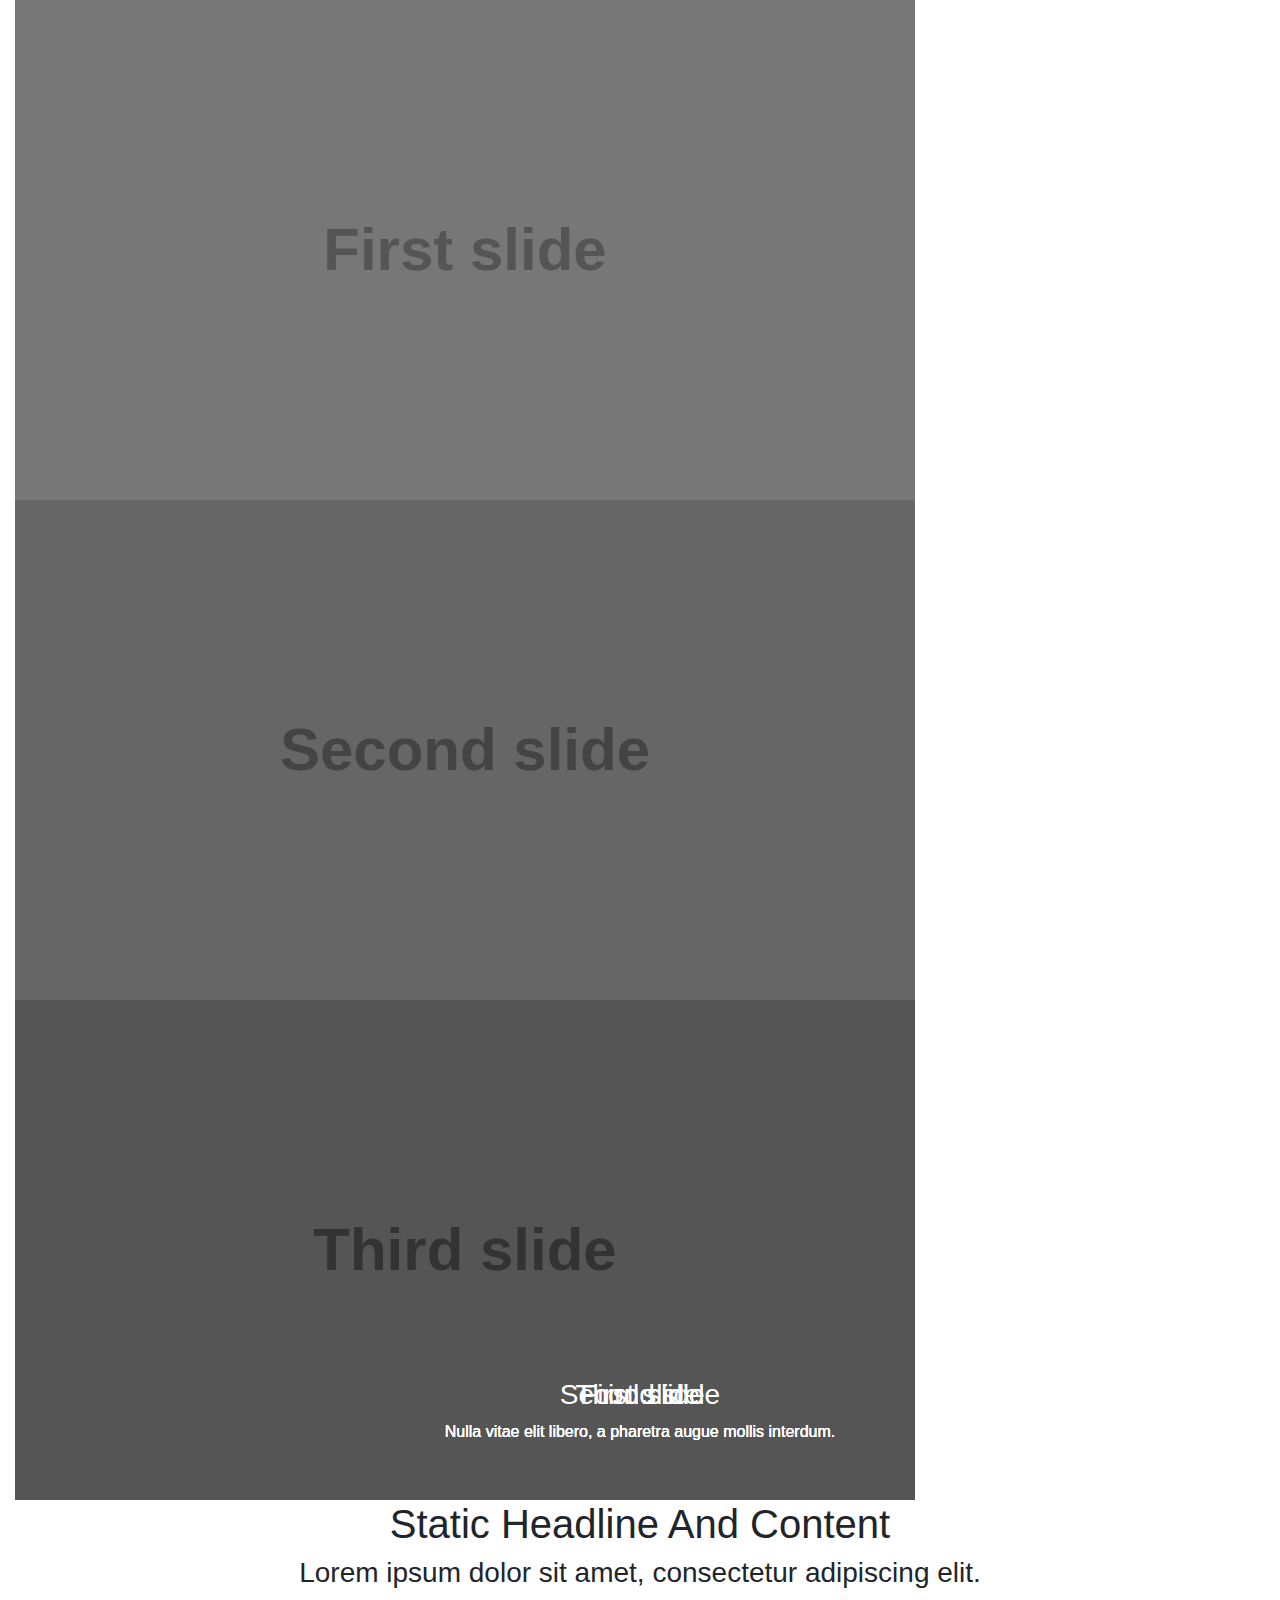
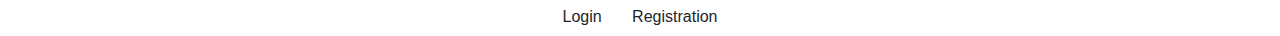
==== landing.html @ f9eb36bd "Primer Commit" ====
<!doctype html>
<html lang="es">

<head>
    <!-- Global site tag (gtag.js) - Google Analytics -->
    <script async src="https://www.googletagmanager.com/gtag/js?id=UA-157819619-1"></script>
    <script>
        window.dataLayer = window.dataLayer || [];

        function gtag() {
            dataLayer.push(arguments);
        }
        gtag('js', new Date());

        gtag('config', 'UA-157819619-1');
    </script>
    <!-- Required meta tags -->
    <meta charset="utf-8">
    <meta name="viewport" content="width=device-width, initial-scale=1, shrink-to-fit=no">
    <meta name="description" content="sitio de prueba clase desarrollo web uninorte">
    <meta name="keywords" content="HTML, CSS, JAVASCRIPT, CLASE WEB, UNINORTE, uninorte, clase web, imagenes SVG">
    <meta name="robots" content="INDEX,FOLLOW">

    <!-- Bootstrap CSS -->
    <link rel="stylesheet" href="https://stackpath.bootstrapcdn.com/bootstrap/4.4.1/css/bootstrap.min.css" integrity="sha384-Vkoo8x4CGsO3+Hhxv8T/Q5PaXtkKtu6ug5TOeNV6gBiFeWPGFN9MuhOf23Q9Ifjh" crossorigin="anonymous">
    <link rel="stylesheet" href="asset/css/style.css">
    <title>Clase desarrollo web</title>

</head>

<body>
    <div id="contanier" class="container-fluid">
        <div id="themeSlider" class="carousel slide" data-ride="carousel">
            <ol class="carousel-indicators">
                <li data-target="#themeSlider" data-slide-to="0" class="active"></li>
                <li data-target="#themeSlider" data-slide-to="1"></li>
                <li data-target="#themeSlider" data-slide-to="2"></li>
            </ol>

            <div class="carousel-inner">
                <div class="item active">
                    <div class="imgOverlay"></div>
                    <img src="[data-uri]"
                        alt="First slide">
                    <div class="carousel-caption">
                        <h3>First slide</h3>
                        <p>Nulla vitae elit libero, a pharetra augue mollis interdum.</p>
                    </div>
                </div>
                <div class="item">
                    <div class="imgOverlay"></div>
                    <img src="[data-uri]"
                        alt="Second slide">
                    <div class="carousel-caption">
                        <h3>Second slide</h3>
                        <p>Nulla vitae elit libero, a pharetra augue mollis interdum.</p>
                    </div>
                </div>
                <div class="item">
                    <div class="imgOverlay"></div>
                    <img src="[data-uri]"
                        alt="Third slide">
                    <div class="carousel-caption">
                        <h3>Third slide</h3>
                        <p>Nulla vitae elit libero, a pharetra augue mollis interdum.</p>
                    </div>
                </div>
            </div>

            <a class="left carousel-control" href="#themeSlider" data-slide="prev">
                <span class="fa fa-chevron-left"></span>
            </a>
            <a class="right carousel-control" href="#themeSlider" data-slide="next">
                <span class="fa fa-chevron-right"></span>
            </a>

            <div class="main-text hidden-xs hidden-sm">
                <div class="col-md-12 text-center">
                    <h1>Static Headline And Content</h1>
                    <h3>Lorem ipsum dolor sit amet, consectetur adipiscing elit.</h3>
                    <div class="clearfix"></div>
                    <div class="carousel-btns">
                        <a class="btn btn-md btn-default" href="">Login</a>
                        <a class="btn btn-md btn-default" href="">Registration</a>
                    </div>
                </div>
            </div>
        </div>
    </div>
    <!-- Optional JavaScript -->
    <!-- jQuery first, then Popper.js, then Bootstrap JS -->
    <script src="https://code.jquery.com/jquery-3.4.1.slim.min.js" integrity="sha384-J6qa4849blE2+poT4WnyKhv5vZF5SrPo0iEjwBvKU7imGFAV0wwj1yYfoRSJoZ+n" crossorigin="anonymous"></script>
    <script src="https://cdn.jsdelivr.net/npm/popper.js@1.16.0/dist/umd/popper.min.js" integrity="sha384-Q6E9RHvbIyZFJoft+2mJbHaEWldlvI9IOYy5n3zV9zzTtmI3UksdQRVvoxMfooAo" crossorigin="anonymous"></script>
    <script src="https://stackpath.bootstrapcdn.com/bootstrap/4.4.1/js/bootstrap.min.js" integrity="sha384-wfSDF2E50Y2D1uUdj0O3uMBJnjuUD4Ih7YwaYd1iqfktj0Uod8GCExl3Og8ifwB6" crossorigin="anonymous"></script>
</body>
<!-- The core Firebase JS SDK is always required and must be listed first -->
<script src="/__/firebase/7.8.0/firebase-app.js"></script>

<!-- TODO: Add SDKs for Firebase products that you want to use
     https://firebase.google.com/docs/web/setup#available-libraries -->
<script src="/__/firebase/7.8.0/firebase-analytics.js"></script>

<!-- Initialize Firebase -->
<script src="/__/firebase/init.js"></script>

</html>
---- asset/css/style.css ----
html,
body,
#contanier,
#subcontainer {
    height: 100%;
}

#left-section,
#right-section {
    box-sizing: border-box;
    height: 100%;
}

#left-section {
    background: #fff url("../image/travel_africa_background.svg");
    background-position: center;
    background-repeat: no-repeat;
    background-size: cover;
}

#content-left-section {
    box-sizing: border-box;
}

#logo {
    margin-left: 50px;
    margin-top: 20px;
}

#main_tittle {
    position: absolute;
    bottom: 50px;
    width: 450px;
    left: 50px;
}

#main_tittle h1 {
    font-size: 80px;
    color: #fff;
    text-transform: capitalize;
}

#right-section a {
    text-decoration: none;
    color: #A4A4A4;
}

#content-right-section {
    width: 80%;
    margin: 0 auto;
    position: relative;
    height: 90%;
}

#mainMenu ul {
    margin-top: 20px;
    padding-left: 0;
}

#mainMenu ul li {
    display: inline-block;
    padding-right: 30px;
    padding-top: 12px;
}

#mainMenu ul li:last-child {
    position: absolute;
    padding-top: 0;
    right: 0;
}

.no-account {
    font-weight: bold;
}

.signup {
    color: #E33323 !important;
    font-weight: bold;
}

#login-section {
    position: absolute;
    bottom: 50px;
    width: 100%;
}

#login-with-social {}

.margin-bottom-50 {
    margin-bottom: 50px;
}

.ico-social {
    text-decoration: none;
    color: #A4A4A4;
    font-size: 14px;
}

.ico-social:hover {
    color: #A4A4A4;
    text-decoration: none;
}

.ico-social img {
    padding-right: 10px;
}

.ico-facebook::before {
    /* content: url("../image/logo-facebook.svg");
    display: inline;
    position: relative;
    bottom: -8px; */
}

.ls-line-md {
    border-bottom: 1px solid #A4A4A4;
    width: 160px;
}

.ls-or {
    top: 10px;
    text-align: center;
}

input[type="checkbox"] {
    display: none;
}

input[type="checkbox"]+label span {}

.signin {
    background-color: #E33323 !important;
    border-color: #E33323;
    color: #fff;
}

.signin:hover {}
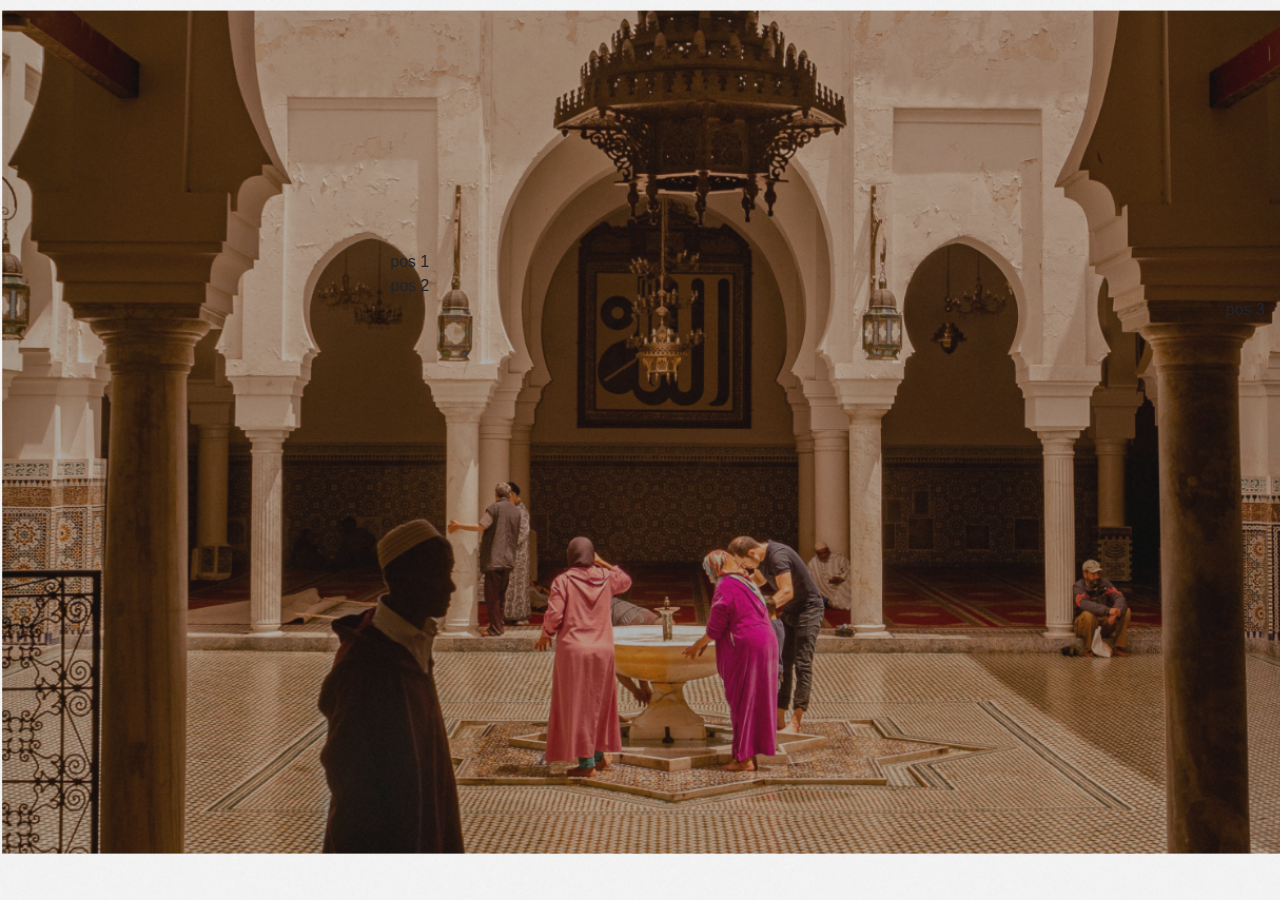
==== commit 02c1d03f: "Actualizacion del codigo" ====
--- a/landing.html
+++ b/landing.html
@@ -29,63 +29,26 @@
 </head>
 
 <body>
-    <div id="contanier" class="container-fluid">
-        <div id="themeSlider" class="carousel slide" data-ride="carousel">
-            <ol class="carousel-indicators">
-                <li data-target="#themeSlider" data-slide-to="0" class="active"></li>
-                <li data-target="#themeSlider" data-slide-to="1"></li>
-                <li data-target="#themeSlider" data-slide-to="2"></li>
-            </ol>
+    <nav>
 
-            <div class="carousel-inner">
-                <div class="item active">
-                    <div class="imgOverlay"></div>
-                    <img src="[data-uri]"
-                        alt="First slide">
-                    <div class="carousel-caption">
-                        <h3>First slide</h3>
-                        <p>Nulla vitae elit libero, a pharetra augue mollis interdum.</p>
-                    </div>
-                </div>
-                <div class="item">
-                    <div class="imgOverlay"></div>
-                    <img src="[data-uri]"
-                        alt="Second slide">
-                    <div class="carousel-caption">
-                        <h3>Second slide</h3>
-                        <p>Nulla vitae elit libero, a pharetra augue mollis interdum.</p>
-                    </div>
-                </div>
-                <div class="item">
-                    <div class="imgOverlay"></div>
-                    <img src="[data-uri]"
-                        alt="Third slide">
-                    <div class="carousel-caption">
-                        <h3>Third slide</h3>
-                        <p>Nulla vitae elit libero, a pharetra augue mollis interdum.</p>
-                    </div>
-                </div>
-            </div>
+    </nav>
+    <div id="contanier" class="container-fluid bg-landing">
+        <section id="info-landing" class="justify-content-center">
+            <article>
+                pos 1
+            </article>
+            <article>
+                pos 2
+            </article>
+            <article class="info-landing-last-child">
+                pos 3
+            </article>
+        </section>
+        <footer>
 
-            <a class="left carousel-control" href="#themeSlider" data-slide="prev">
-                <span class="fa fa-chevron-left"></span>
-            </a>
-            <a class="right carousel-control" href="#themeSlider" data-slide="next">
-                <span class="fa fa-chevron-right"></span>
-            </a>
+        </footer>
 
-            <div class="main-text hidden-xs hidden-sm">
-                <div class="col-md-12 text-center">
-                    <h1>Static Headline And Content</h1>
-                    <h3>Lorem ipsum dolor sit amet, consectetur adipiscing elit.</h3>
-                    <div class="clearfix"></div>
-                    <div class="carousel-btns">
-                        <a class="btn btn-md btn-default" href="">Login</a>
-                        <a class="btn btn-md btn-default" href="">Registration</a>
-                    </div>
-                </div>
-            </div>
-        </div>
+
     </div>
     <!-- Optional JavaScript -->
     <!-- jQuery first, then Popper.js, then Bootstrap JS -->
--- a/asset/css/style.css
+++ b/asset/css/style.css
@@ -134,4 +134,25 @@
     color: #fff;
 }
 
-.signin:hover {}+.signin:hover {}
+
+
+/* LANDING PAGE */
+
+.bg-landing {
+    background: url("../image/bg-landing.png");
+    height: 100vh;
+    background-repeat: no-repeat;
+    background-size: cover;
+}
+
+#info-landing {
+    padding-top: 20%;
+    padding-left: 30%;
+    position: relative;
+}
+
+.info-landing-last-child {
+    position: absolute;
+    right: 0;
+}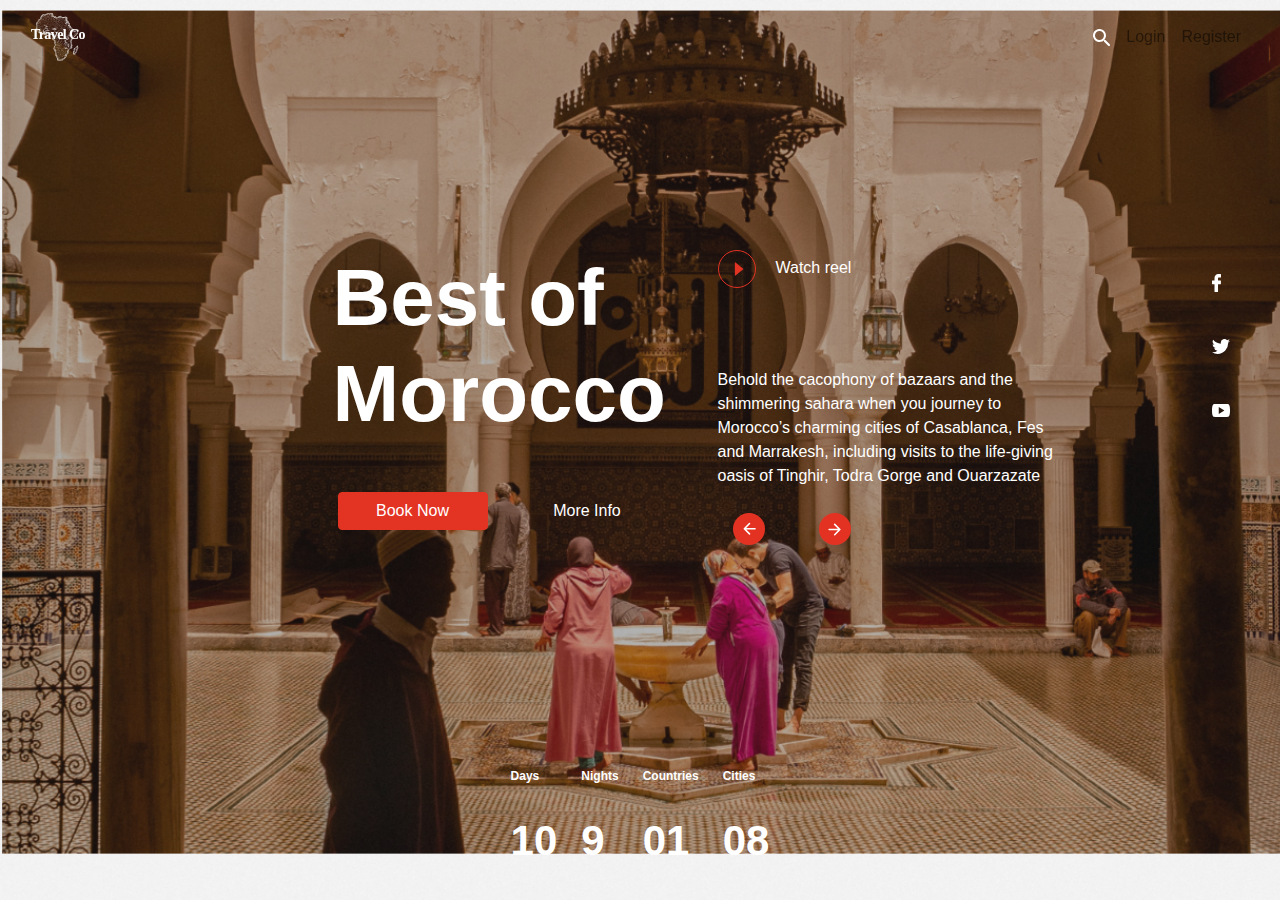
==== commit fbe2aa67: "Actualizacion de pagina landing page" ====
--- a/landing.html
+++ b/landing.html
@@ -29,23 +29,81 @@
 </head>
 
 <body>
-    <nav>
-
+    <nav class="navbar navbar-expand-lg navbar-light fixed-top">
+        <div class="container-fluid general-menu">
+            <a class="navbar-brand" href="#"><img src="asset/image/logo.svg"></a>
+            <button class="navbar-toggler" type="button" data-toggle="collapse" data-target="#navbarResponsive" aria-controls="navbarResponsive" aria-expanded="false" aria-label="Toggle navigation">
+                <span class="navbar-toggler-icon"></span>
+              </button>
+            <div class="collapse navbar-collapse" id="navbarResponsive">
+                <ul class="navbar-nav ml-auto">
+                    <li class="nav-item">
+                        <a href="" class="nav-link"><img src="asset/image/search.svg" alt=""></a>
+                    </li>
+                    <li class="nav-item">
+                        <a href="" class="nav-link">Login</a>
+                    </li>
+                    <li class="nav-item">
+                        <a href="" class="nav-link">Register</a>
+                    </li>
+                </ul>
+            </div>
+        </div>
     </nav>
     <div id="contanier" class="container-fluid bg-landing">
-        <section id="info-landing" class="justify-content-center">
-            <article>
-                pos 1
+        <section id="info-landing" class="row justify-content-center">
+            <article id="landing-title" class="col-md-4">
+                <div>
+                    <h1>Best of Morocco</h1>
+                </div>
+                <ul>
+                    <li> <a href="" class="btn signin">Book Now</a> </li>
+                    <li> <a href="" class="btn">More Info</a> </li>
+                </ul>
             </article>
-            <article>
-                pos 2
+            <article id="landing-description" class="col-md-4">
+                <div class="padding-80">
+                    <a href="#"><img src="asset/image/play-button.svg" alt="">Watch reel</a>
+                </div>
+                <p>Behold the cacophony of bazaars and the shimmering sahara when you journey to Morocco’s charming cities of Casablanca, Fes and Marrakesh, including visits to the life-giving oasis of Tinghir, Todra Gorge and Ouarzazate</p>
+                <a href=""><img src="asset/image/img-der.svg" alt=""></a>
+                <a href=""><img src="asset/image/img-izq.svg" alt=""></a>
             </article>
-            <article class="info-landing-last-child">
-                pos 3
+            <article class="info-landing-last-child" class="col-md-1">
+                <ul>
+                    <li>
+                        <a href=""><img src="asset/image/fb-ico.svg" alt=""></a>
+                    </li>
+                    <li>
+                        <a href=""><img src="asset/image/tw-ico.svg" alt=""></a>
+                    </li>
+                    <li>
+                        <a href=""><img src="asset/image/you-ico.svg" alt=""></a>
+                    </li>
+                </ul>
             </article>
         </section>
-        <footer>
-
+        <footer class="row justify-content-center">
+            <section id="footer-section">
+                <table class="table table-borderless">
+                    <thead>
+                        <tr>
+                            <th scope="col"><span>Days</span></th>
+                            <th scope="col"><span>Nights</span></th>
+                            <th scope="col"><span>Countries</span></th>
+                            <th scope="col"><span>Cities</span></th>
+                        </tr>
+                    </thead>
+                    <tbody>
+                        <tr>
+                            <td scope="row">10</td>
+                            <td scope="row">9</td>
+                            <td scope="row">01</td>
+                            <td scope="row">08</td>
+                        </tr>
+                    </tbody>
+                </table>
+            </section>
         </footer>
 
 
--- a/asset/css/style.css
+++ b/asset/css/style.css
@@ -148,11 +148,78 @@
 
 #info-landing {
     padding-top: 20%;
-    padding-left: 30%;
+    padding-left: 10%;
     position: relative;
+    color: white;
+}
+
+#landing-title,
+#landing-description {
+    width: 400px;
+}
+
+#landing-title h1 {
+    font-size: 80px !important;
+    font-weight: bold;
+    padding: 0;
+    margin: 0;
+}
+
+#landing-title ul {
+    padding: 50px 0 0 5px;
+}
+
+#landing-title ul li {
+    display: inline;
+    margin-right: 20px;
+}
+
+#landing-title ul li a {
+    color: white;
+    width: 150px;
 }
 
 .info-landing-last-child {
     position: absolute;
     right: 0;
+}
+
+.info-landing-last-child ul li {
+    display: block;
+    padding: 20px 50px;
+}
+
+#landing-description a {
+    color: white;
+    padding-bottom: 50px;
+}
+
+#landing-description a img {
+    padding-right: 20px;
+}
+
+#footer-section {
+    position: absolute;
+    bottom: 0;
+}
+
+#footer-section * {
+    color: white;
+}
+
+#footer-section table thead {
+    font-size: 12px;
+}
+
+#footer-section table tbody {
+    font-size: 42px;
+    font-weight: bold;
+}
+
+#footer-section table {
+    border-spacing: 30px 30px;
+}
+
+.padding-80 {
+    padding-bottom: 80px;
 }